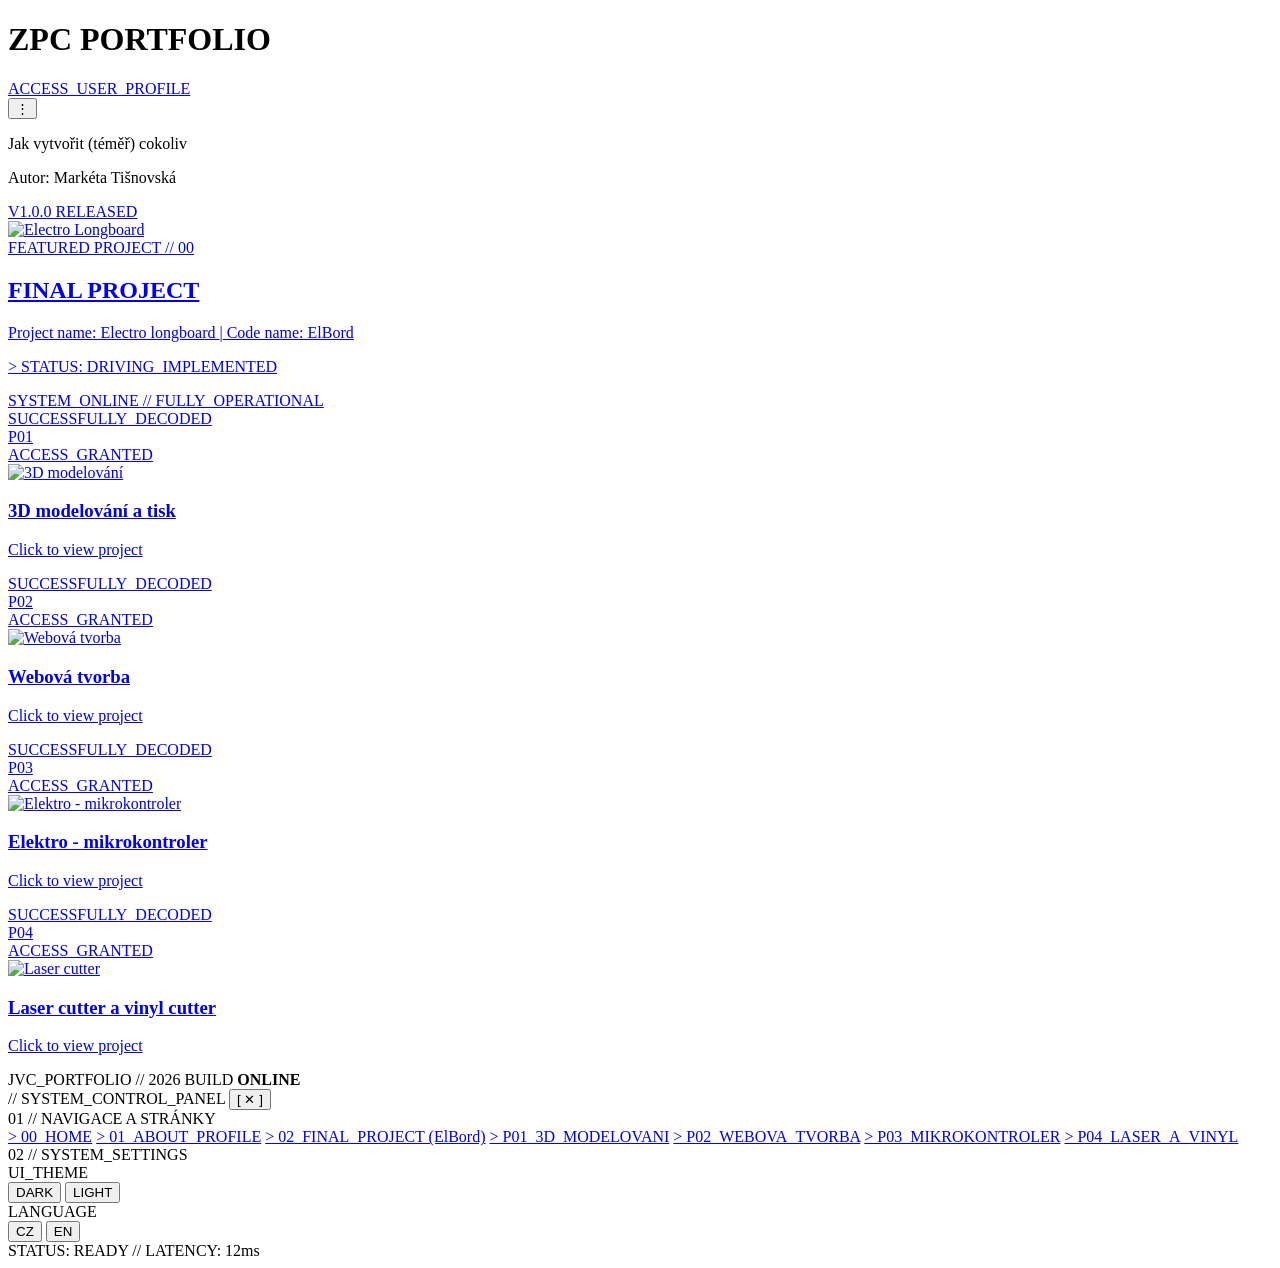
==== index.html @ 55c57b0a "Add files via upload" ====
<!DOCTYPE html>
<html lang="cs">

<head>
    <meta charset="UTF-8">
    <meta name="viewport" content="width=device-width, initial-scale=1.0">
    <meta name="description" content="JVC Portfolio — Jak vytvořit (téměř) cokoliv">
    <title>ZPC | Portfolio</title>

    <link rel="stylesheet" href="ZPC-web3.css">
    <link
        href="https://fonts.googleapis.com/css2?family=JetBrains+Mono:wght@300;500;800&family=Orbitron:wght@400;700&display=swap"
        rel="stylesheet">
</head>

<body>
    <div class="grid-bg"></div>

    <main class="container" id="home">
        <header>
            <div class="header-main-flex">
                <!-- Levá část s nadpisem -->
                <div class="header-left">
                    <h1>ZPC <span class="thin">PORTFOLIO</span></h1>
                </div>

                <!-- Pravá část s tlačítkem stejné výšky a tečkami -->
                <div class="header-right">
                    <div class="identity-row">
                        <a href="about.html" class="identity-btn">
                            <span class="glitch-mini" data-text="ACCESS_USER_PROFILE">
                                ACCESS_USER_PROFILE
                            </span>
                            <div class="scanner-line"></div>
                        </a>

                        <button class="menu-trigger-btn" id="menu-trigger" aria-label="Otevřít systémové menu">
                            <span class="dots-icon">⋮</span>
                        </button>
                    </div>
                </div>
            </div>

            <!-- Podtitul a autor přímo pod hlavní lištou -->
            <div class="header-info">
                <p class="subtitle">Jak vytvořit (téměř) cokoliv</p>
                <p class="subtitle author">Autor: <span id="author-name">Markéta Tišnovská</span></p>
            </div>
        </header>

        <section class="final-project-zone">
            <a href="final-project.html" class="card final-card">
                <div class="final-badge">V1.0.0 RELEASED</div>
                <img class="image" src="electrolongboard.svg" alt="Electro Longboard">
                <div class="final-content">
                    <div class="text-wrap">
                        <div class="eyebrow">FEATURED PROJECT // 00</div>
                        <h2>FINAL PROJECT</h2>
                        <p>Project name: Electro longboard <span class="divider">|</span> Code name: ElBord</p>
                        <p class="dim">&gt; STATUS: DRIVING_IMPLEMENTED</p>
                    </div>
                    <div class="system-status">
                        <span class="pulse-icon"></span>
                        SYSTEM_ONLINE // FULLY_OPERATIONAL
                    </div>
                </div>
                <div class="progress-track">
                    <div class="progress-fill"></div>
                </div>
            </a>
        </section>

        <section id="project-grid" class="grid" aria-label="Mini projekty">
            <a href="projekt.html" class="card active">
                <div class="card_decoding">SUCCESSFULLY_DECODED</div>
                <div class="project-label">P01</div>
                <div class="status-tag">ACCESS_GRANTED</div>
                <img class="image_grid" src="3d_tisk.svg" alt="3D modelování">
                <h3>3D modelování a tisk</h3>
                <p>Click to view project</p>
            </a>

            <a href="project02.html" class="card active">
                <div class="card_decoding">SUCCESSFULLY_DECODED</div>
                <div class="project-label">P02</div>
                <div class="status-tag">ACCESS_GRANTED</div>
                <img class="image_grid" src="3d_tisk.svg" alt="Webová tvorba">
                <h3>Webová tvorba</h3>
                <p>Click to view project</p>
            </a>

            <a href="project03.html" class="card active">
                <div class="card_decoding">SUCCESSFULLY_DECODED</div>
                <div class="project-label">P03</div>
                <div class="status-tag">ACCESS_GRANTED</div>
                <img class="image_grid" src="3d_tisk.svg" alt="Elektro - mikrokontroler">
                <h3>Elektro - mikrokontroler</h3>
                <p>Click to view project</p>
            </a>

            <a href="projectk04.html" class="card active">
                <div class="card_decoding">SUCCESSFULLY_DECODED</div>
                <div class="project-label">P04</div>
                <div class="status-tag">ACCESS_GRANTED</div>
                <img class="image_grid" src="3d_tisk.svg" alt="Laser cutter">
                <h3>Laser cutter a vinyl cutter</h3>
                <p>Click to view project</p>
            </a>
        </section>

        <footer>
            <span>JVC_PORTFOLIO // 2026</span>
            <span>BUILD <b>ONLINE</b></span>
        </footer>
    </main>

    <!-- ========================================== -->
    <!-- HUD SYSTEM DRAWER (ROZBALOVACÍ PANEL) -->
    <!-- ========================================== -->
    <div class="drawer-backdrop" id="drawer-backdrop"></div>
    <aside class="system-drawer" id="system-drawer" aria-label="Systémové ovládání">
        <div class="drawer-header">
            <span class="drawer-title">// SYSTEM_CONTROL_PANEL</span>
            <button class="close-drawer-btn" id="close-drawer" aria-label="Zavřít menu">[ ✕ ]</button>
        </div>

        <div class="drawer-body">
            <!-- Navigace na všechny stránky -->
            <div class="drawer-section">
                <div class="section-label">01 // NAVIGACE A STRÁNKY</div>
                <nav class="drawer-nav">
                    <a href="index.html" class="nav-item active">&gt; 00_HOME</a>
                    <a href="about.html" class="nav-item">&gt; 01_ABOUT_PROFILE</a>
                    <a href="final-project.html" class="nav-item">&gt; 02_FINAL_PROJECT (ElBord)</a>
                    <a href="projekt.html" class="nav-item">&gt; P01_3D_MODELOVANI</a>
                    <a href="project02.html" class="nav-item">&gt; P02_WEBOVA_TVORBA</a>
                    <a href="project03.html" class="nav-item">&gt; P03_MIKROKONTROLER</a>
                    <a href="projectk04.html" class="nav-item">&gt; P04_LASER_A_VINYL</a>
                </nav>
            </div>

            <!-- Nastavení systému: Téma a Jazyk -->
            <div class="drawer-section">
                <div class="section-label">02 // SYSTEM_SETTINGS</div>

                <div class="setting-row">
                    <span class="setting-title">UI_THEME</span>
                    <div class="toggle-group" id="theme-toggle" role="group" aria-label="Přepínač tématu">
                        <button class="toggle-btn active" data-theme="dark">DARK</button>
                        <button class="toggle-btn" data-theme="light">LIGHT</button>
                    </div>
                </div>

                <div class="setting-row">
                    <span class="setting-title">LANGUAGE</span>
                    <div class="toggle-group" id="lang-toggle" role="group" aria-label="Přepínač jazyka">
                        <button class="toggle-btn active" data-lang="cs">CZ</button>
                        <button class="toggle-btn" data-lang="en">EN</button>
                    </div>
                </div>
            </div>
        </div>

        <div class="drawer-footer">
            STATUS: READY // LATENCY: 12ms
        </div>
    </aside>

    <script src="script.js"></script>
</body>

</html>
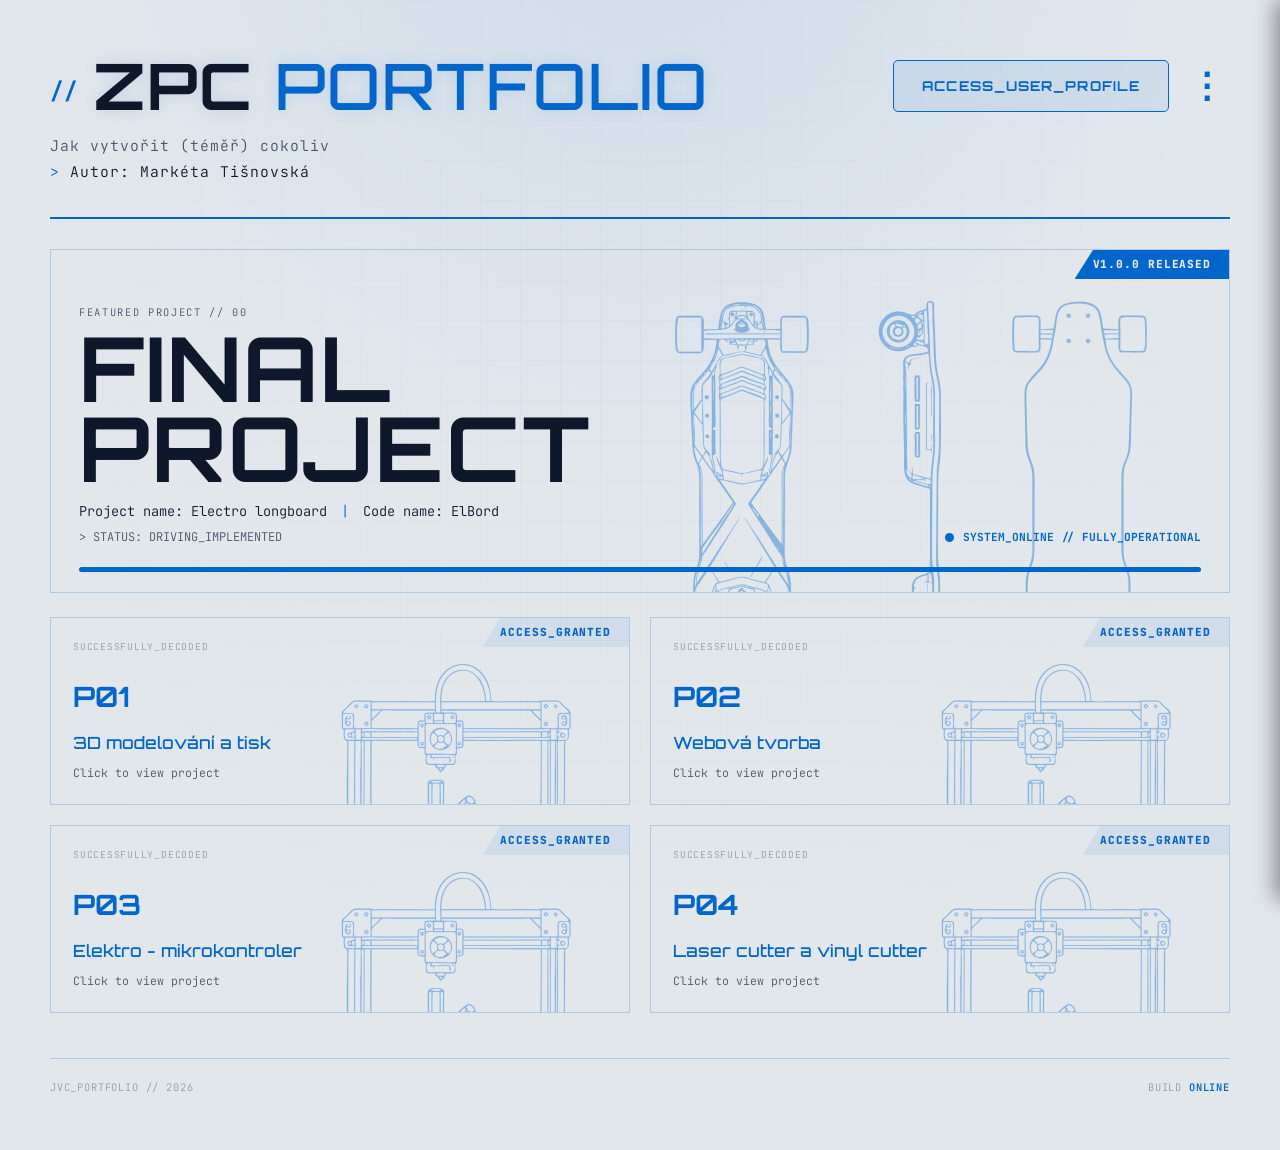
==== commit fb8a7709: "Update index.html" ====
--- a/index.html
+++ b/index.html
@@ -71,7 +71,7 @@
         </section>
 
         <section id="project-grid" class="grid" aria-label="Mini projekty">
-            <a href="projekt.html" class="card active">
+            <a href="projekt1.html" class="card active">
                 <div class="card_decoding">SUCCESSFULLY_DECODED</div>
                 <div class="project-label">P01</div>
                 <div class="status-tag">ACCESS_GRANTED</div>
@@ -169,4 +169,4 @@
     <script src="script.js"></script>
 </body>
 
-</html>+</html>
--- a/ZPC-web3.css
+++ b/ZPC-web3.css
@@ -0,0 +1,726 @@
+/* =========================================================
+   ZPC PORTFOLIO - MERGED CYBERPUNK STYLESHEET
+   ========================================================= */
+
+/* #region 01 - SYSTEM VARIABLES & RESETS */
+:root {
+    --bg: #080503;
+    --bg-soft: #0e0805;
+    --panel: rgba(15, 9, 5, 0.86);
+    --panel-hover: rgba(20, 11, 6, 0.96);
+    --text: #eeece8;
+    --text-dim: #a8988a;
+    --text-faint: #776556;
+    --accent: #ff6e00;
+    --accent-2: #ff6e00;
+    --accent-soft: rgba(255, 110, 0, 0.12);
+    --accent-line: rgba(255, 110, 0, 0.35);
+    --border: rgba(255, 110, 0, 0.25);
+    --border-strong: #ff6e00;
+    --shadow-glow: 0 0 18px rgba(255, 110, 0, 0.2);
+    --card-shadow: inset 0 0 35px rgba(0, 0, 0, 0.28);
+    --mono: "JetBrains Mono", monospace;
+    --display: "Orbitron", sans-serif;
+}
+
+/* LIGHT THEME OVERRIDES (Ice Blueprint Clean) */
+body.light-theme {
+    --bg: #e2e7ec;
+    --bg-soft: #d4dbe2;
+    --panel: rgba(235, 240, 245, 0.88);
+    --panel-hover: rgba(245, 248, 251, 0.316);
+    
+    --text: #0f172a;
+    --text-dim: #475569;
+    --text-faint: #8f9ea8;
+    
+    --accent: #0066cc;
+    --accent-2: #0066cc;
+    --accent-soft: rgba(0, 102, 204, 0.08);
+    --accent-line: rgba(0, 102, 204, 0.25);
+    --border: rgba(0, 102, 204, 0.22);
+    --border-strong: #0066cc;
+    --shadow-glow: 0 0 15px rgba(0, 102, 204, 0.15);
+    --card-shadow: none;
+}
+
+* {
+    margin: 0;
+    padding: 0;
+    box-sizing: border-box;
+}
+
+html {
+    scroll-behavior: smooth;
+}
+
+body {
+    min-height: 100vh;
+    overflow-x: hidden;
+    color: var(--text);
+    background:
+        radial-gradient(circle at 50% -10%, var(--accent-soft), transparent 38rem),
+        var(--bg);
+    font-family: var(--mono);
+    font-weight: 300;
+    line-height: 1.55;
+    transition: background-color 0.15s ease, color 0.15s ease;
+}
+
+a {
+    color: inherit;
+    text-decoration: none;
+    -webkit-tap-highlight-color: transparent;
+}
+
+button {
+    -webkit-tap-highlight-color: transparent;
+}
+
+/* #endregion */
+
+/* #region 02 - BACKGROUNDS & GLOBAL EFFECTS */
+.grid-bg {
+    position: fixed;
+    inset: 0;
+    z-index: -1;
+    pointer-events: none;
+    opacity: 0.25;
+    background-image:
+        linear-gradient(var(--border) 1px, transparent 1px),
+        linear-gradient(90deg, var(--border) 1px, transparent 1px);
+    background-size: 40px 40px;
+    mask-image: radial-gradient(circle at 50% 50%, black, transparent 90%);
+}
+
+body.light-theme .grid-bg {
+    opacity: 0.15;
+}
+
+.container {
+    width: min(1180px, calc(100% - 40px));
+    margin: 0 auto;
+    padding: 32px 0 55px;
+}
+
+/* #endregion */
+
+/* #region 03 - HEADER & LAYOUT */
+header {
+    position: relative;
+    padding: 22px 0 30px;
+    border-bottom: 2px solid var(--border-strong);
+}
+
+.header-main-flex {
+    display: flex;
+    align-items: center; /* Perfektní vertikální zarovnání nadpisu a tlačítka na střed */
+    justify-content: space-between;
+    gap: 35px;
+}
+
+.header-left h1 {
+    margin: 0;
+    color: var(--text);
+    font-family: var(--display);
+    font-size: clamp(2rem, 5vw, 4.2rem);
+    line-height: 1;
+    letter-spacing: 0.02em;
+    text-transform: uppercase;
+    text-shadow: var(--shadow-glow);
+}
+
+.header-left h1::before {
+    content: "// ";
+    color: var(--accent);
+    font-family: var(--mono);
+    font-size: 0.35em;
+    vertical-align: middle;
+}
+
+.thin {
+    color: var(--accent);
+    font-weight: 500;
+}
+
+.header-info {
+    margin-top: 17px;
+}
+
+.subtitle {
+    margin: 3px 0;
+    color: var(--text-dim);
+    font-size: 0.92rem;
+    letter-spacing: 1px;
+}
+
+.author {
+    color: var(--text);
+}
+
+.author::before {
+    content: "> ";
+    color: var(--accent);
+}
+
+.header-right {
+    display: flex;
+    align-items: center;
+}
+
+/* #endregion */
+
+/* #region 04 - BUTTONS & SCANNER ANIMATION */
+
+.identity-row {
+    display: flex;
+    align-items: center;
+    gap: 16px;
+}
+
+/* Tlačítko roztažené přesně na výšku hlavního nadpisu h1 */
+.identity-btn {
+    position: relative;
+    display: flex;
+    align-items: center;
+    justify-content: center;
+    min-width: 260px;
+    height: clamp(2rem, 5vw, 3.2rem);
+    padding: 0 28px;
+    overflow: hidden;
+    border: 1px solid var(--accent);
+    color: var(--accent);
+    background: var(--accent-soft);
+    font-family: var(--display);
+    font-size: 0.85rem;
+    font-weight: 700;
+    letter-spacing: 0.08em;
+    text-align: center;
+    border-radius: 5px;
+    transition: background-color 0.15s ease, color 0.15s ease, box-shadow 0.15s ease;
+}
+
+.identity-btn:hover {
+    color: var(--bg);
+    background: var(--accent);
+    box-shadow: var(--shadow-glow);
+}
+
+.scanner-line {
+    position: absolute;
+    top: 0;
+    left: -100%;
+    width: 50%;
+    height: 100%;
+    background: linear-gradient(90deg, transparent, var(--accent-line), transparent);
+    animation: scan 2.8s infinite linear;
+}
+
+@keyframes scan {
+    0% { left: -100%; }
+    100% { left: 150%; }
+}
+
+/* Tlačítko se třemi tečkami zarovnané vedle */
+.menu-trigger-btn {
+    background: transparent !important;
+    border: none !important;
+    outline: none !important;
+    box-shadow: none !important;
+    padding: 0 4px;
+    margin: 0;
+    height: clamp(2.2rem, 5vw, 4.2rem);
+    display: flex;
+    align-items: center;
+    justify-content: center;
+    cursor: pointer;
+}
+
+.menu-trigger-btn .dots-icon {
+    color: var(--accent);
+    font-size: 2.2rem;
+    font-weight: 800;
+    letter-spacing: 2px;
+    line-height: 1;
+    transition: color 0.15s ease, text-shadow 0.15s ease;
+}
+
+.menu-trigger-btn:hover .dots-icon,
+.menu-trigger-btn.active .dots-icon {
+    color: var(--text);
+}
+
+/* #endregion */
+
+/* #region 05 - CARDS */
+.card {
+    position: relative;
+    display: block;
+    overflow: hidden;
+    border: 1px solid var(--border);
+    box-shadow: var(--card-shadow);
+    transition: transform 0.15s ease, border-color 0.15s ease, background-color 0.15s ease;
+}
+
+.card::before {
+    content: "";
+    position: absolute;
+    inset: 0;
+    pointer-events: none;
+    border: 1px solid transparent;
+    transition: border-color 150ms ease;
+}
+
+.card:hover {
+    transform: translateY(-2px);
+    border-color: var(--border-strong);
+    background: var(--panel-hover);
+    box-shadow: var(--shadow-glow);
+}
+
+.card:hover::before {
+    border-color: var(--accent-line);
+}
+
+/* #endregion */
+
+/* #region 06 - FINAL PROJECT CARD */
+.final-project-zone {
+    margin: 30px 0 24px;
+}
+
+.final-card {
+    padding: 26px 28px 20px;
+}
+
+.final-badge {
+    position: absolute;
+    top: 0;
+    right: 0;
+    background: var(--accent);
+    color: var(--bg);
+    padding: 6px 18px;
+    font-weight: 900;
+    font-size: 0.7rem;
+    letter-spacing: 0.08em;
+    clip-path: polygon(12% 0, 100% 0, 100% 100%, 0 100%);
+}
+
+.image {
+    position: absolute;
+    top: 15%;
+    right: 7%;
+    width: 40%;
+    opacity: 0.4;
+}
+
+.image_grid {
+    position: absolute;
+    top: 25%;
+    right: 10%;
+    width: 40%;
+    opacity: 0.4;
+}
+
+.final-content {
+    display: flex;
+    align-items: flex-end;
+    justify-content: space-between;
+    gap: 30px;
+    padding: 28px 0 20px;
+}
+
+.eyebrow {
+    margin-bottom: 8px;
+    color: var(--text-dim);
+    font-size: 0.65rem;
+    letter-spacing: 0.16em;
+}
+
+.final-content h2 {
+    margin: 0;
+    color: var(--text);
+    font-family: var(--display);
+    font-size: clamp(2.2rem, 7vw, 5.7rem);
+    line-height: 0.9;
+    letter-spacing: 0.02em;
+}
+
+.final-project-title-highlight {
+    color: var(--accent);
+}
+
+.final-content p {
+    margin: 12px 0 0;
+    color: var(--text);
+    font-size: 0.85rem;
+}
+
+.final-content .dim {
+    margin-top: 6px;
+    color: var(--text-dim);
+    font-size: 0.75rem;
+}
+
+.divider {
+    color: var(--accent);
+    padding: 0 6px;
+}
+
+.system-status {
+    flex: 0 0 auto;
+    display: flex;
+    align-items: center;
+    gap: 9px;
+    color: var(--accent);
+    font-size: 0.7rem;
+    font-weight: bold;
+}
+
+.pulse-icon {
+    width: 9px;
+    height: 9px;
+    border-radius: 50%;
+    background: var(--accent);
+    animation: pulse 1.5s infinite;
+}
+
+@keyframes pulse {
+    0% {
+        box-shadow: 0 0 0 0 var(--accent);
+        transform: scale(0.95);
+    }
+    70% {
+        box-shadow: 0 0 0 10px rgba(0, 0, 0, 0);
+        transform: scale(1);
+    }
+    100% {
+        box-shadow: 0 0 0 0 rgba(0, 0, 0, 0);
+        transform: scale(0.95);
+    }
+}
+
+.progress-track {
+    height: 5px;
+    overflow: hidden;
+    background: var(--accent-soft);
+    border-radius: 3px;
+}
+
+.progress-fill {
+    width: 100%;
+    height: 100%;
+    background: var(--accent);
+    box-shadow: var(--shadow-glow);
+}
+
+/* #endregion */
+
+/* #region 07 - PROJECT GRID */
+.grid {
+    display: grid;
+    grid-template-columns: repeat(2, 1fr);
+    gap: 20px;
+}
+
+.grid .card {
+    min-height: 180px;
+    padding: 22px;
+}
+
+.card_decoding {
+    color: var(--text-faint);
+    font-size: 0.6rem;
+    letter-spacing: 0.08em;
+}
+
+.project-label {
+    margin-top: 20px;
+    color: var(--accent);
+    font-family: var(--display);
+    font-size: 1.75rem;
+    font-weight: 700;
+}
+
+.status-tag {
+    position: absolute;
+    top: 0;
+    right: 0;
+    color: var(--bg);
+    padding: 6px 18px;
+    font-weight: 900;
+    font-size: 0.7rem;
+    letter-spacing: 0.08em;
+    clip-path: polygon(12% 0, 100% 0, 100% 100%, 0 100%);
+}
+
+.card.active .status-tag {
+    border-color: var(--accent);
+    color: var(--accent);
+    background: var(--accent-soft);
+}
+
+.grid h3 {
+    margin: 12px 0 0;
+    color: var(--text);
+    font-family: var(--display);
+    font-size: 1.05rem;
+    font-weight: 500;
+}
+
+body.light-theme .grid h3 {
+    color: var(--accent);
+}
+
+.grid p {
+    margin: 8px 0 0;
+    color: var(--text-dim);
+    font-size: 0.72rem;
+}
+
+/* #endregion */
+
+/* #region 08 - FOOTER */
+footer {
+    display: flex;
+    justify-content: space-between;
+    gap: 20px;
+    margin-top: 45px;
+    padding-top: 20px;
+    border-top: 1px solid var(--border);
+    color: var(--text-faint);
+    font-size: 0.65rem;
+    letter-spacing: 0.08em;
+}
+
+footer b {
+    color: var(--accent);
+    font-weight: 600;
+}
+
+/* #endregion */
+
+/* #region 09 - RESPONSIVITY */
+@media (max-width: 850px) {
+    .header-main-flex {
+        align-items: flex-start;
+        flex-direction: column;
+        gap: 20px;
+    }
+
+    .header-right {
+        width: 100%;
+    }
+
+    .identity-row {
+        width: 100%;
+        justify-content: space-between;
+    }
+
+    .identity-btn {
+        flex: 1;
+        min-width: auto;
+        height: 50px;
+    }
+
+    .menu-trigger-btn {
+        height: 50px;
+    }
+
+    .final-content {
+        align-items: flex-start;
+        flex-direction: column;
+    }
+}
+
+@media (max-width: 768px) {
+    .container {
+        width: min(100% - 24px, 1180px);
+        padding-top: 18px;
+    }
+
+    .grid {
+        grid-template-columns: 1fr;
+    }
+
+    .final-card {
+        padding: 20px;
+    }
+
+    .final-content h2 {
+        font-size: clamp(2rem, 12vw, 3.5rem);
+    }
+
+    footer {
+        flex-direction: column;
+    }
+}
+/* #endregion */
+
+/* #region 10 - OPTIMALIZOVANÝ SYSTEM DRAWER & MENU */
+
+.toggle-group {
+    display: inline-flex;
+    border: 1px solid var(--border);
+    border-radius: 3px;
+    padding: 2px;
+    background: var(--accent-soft);
+}
+
+.toggle-btn {
+    padding: 4px 10px;
+    background: transparent;
+    border: none;
+    color: var(--text-dim);
+    font-family: var(--mono);
+    font-size: 0.68rem;
+    font-weight: 700;
+    cursor: pointer;
+    border-radius: 2px;
+    transition: background-color 0.15s ease, color 0.15s ease;
+}
+
+.toggle-btn:hover {
+    color: var(--text);
+}
+
+.toggle-btn.active {
+    background: var(--accent);
+    color: var(--bg);
+    box-shadow: var(--shadow-glow);
+}
+
+.drawer-backdrop {
+    position: fixed;
+    inset: 0;
+    z-index: 998;
+    background: rgba(0, 0, 0, 0.75);
+    opacity: 0;
+    pointer-events: none;
+    transition: opacity 0.2s ease;
+    will-change: opacity;
+}
+
+.drawer-backdrop.active {
+    opacity: 1;
+    pointer-events: auto;
+}
+
+.system-drawer {
+    position: fixed;
+    top: 0;
+    right: 0;
+    bottom: 0;
+    width: min(360px, 85vw);
+    z-index: 999;
+    background: var(--bg);
+    border-left: 2px solid var(--border-strong);
+    box-shadow: -5px 0 20px rgba(0, 0, 0, 0.4);
+    display: flex;
+    flex-direction: column;
+    transform: translate3d(100%, 0, 0);
+    transition: transform 0.25s cubic-bezier(0, 0, 0.2, 1);
+    will-change: transform;
+}
+
+.system-drawer.open {
+    transform: translate3d(0, 0, 0);
+}
+
+.drawer-header {
+    display: flex;
+    align-items: center;
+    justify-content: space-between;
+    padding: 18px 20px;
+    border-bottom: 1px solid var(--border);
+    background: var(--accent-soft);
+}
+
+.drawer-title {
+    color: var(--accent);
+    font-family: var(--display);
+    font-size: 0.8rem;
+    font-weight: 700;
+    letter-spacing: 0.08em;
+}
+
+.close-drawer-btn {
+    background: transparent;
+    border: none;
+    color: var(--text-dim);
+    font-family: var(--mono);
+    font-size: 0.85rem;
+    cursor: pointer;
+    padding: 4px;
+}
+
+.close-drawer-btn:hover {
+    color: var(--accent);
+}
+
+.drawer-body {
+    flex: 1;
+    overflow-y: auto;
+    padding: 20px;
+    display: flex;
+    flex-direction: column;
+    gap: 24px;
+}
+
+.section-label {
+    color: var(--text-faint);
+    font-size: 0.65rem;
+    font-weight: 700;
+    letter-spacing: 0.12em;
+    margin-bottom: 10px;
+}
+
+.drawer-nav {
+    display: flex;
+    flex-direction: column;
+    gap: 6px;
+}
+
+.nav-item {
+    padding: 10px 14px;
+    background: var(--panel);
+    border: 1px solid var(--border);
+    color: var(--text-dim);
+    font-size: 0.78rem;
+    border-radius: 2px;
+    transition: background-color 0.15s ease, border-color 0.15s ease, color 0.15s ease;
+}
+
+.nav-item:hover,
+.nav-item.active {
+    color: var(--accent);
+    border-color: var(--accent);
+    background: var(--accent-soft);
+}
+
+.setting-row {
+    display: flex;
+    align-items: center;
+    justify-content: space-between;
+    padding: 10px 14px;
+    background: var(--panel);
+    border: 1px solid var(--border);
+    border-radius: 2px;
+    margin-bottom: 8px;
+}
+
+.setting-title {
+    color: var(--text);
+    font-size: 0.75rem;
+    font-weight: 500;
+}
+
+.drawer-footer {
+    padding: 14px 20px;
+    border-top: 1px solid var(--border);
+    color: var(--text-faint);
+    font-size: 0.65rem;
+    letter-spacing: 0.08em;
+    text-align: center;
+}
+/* #endregion */
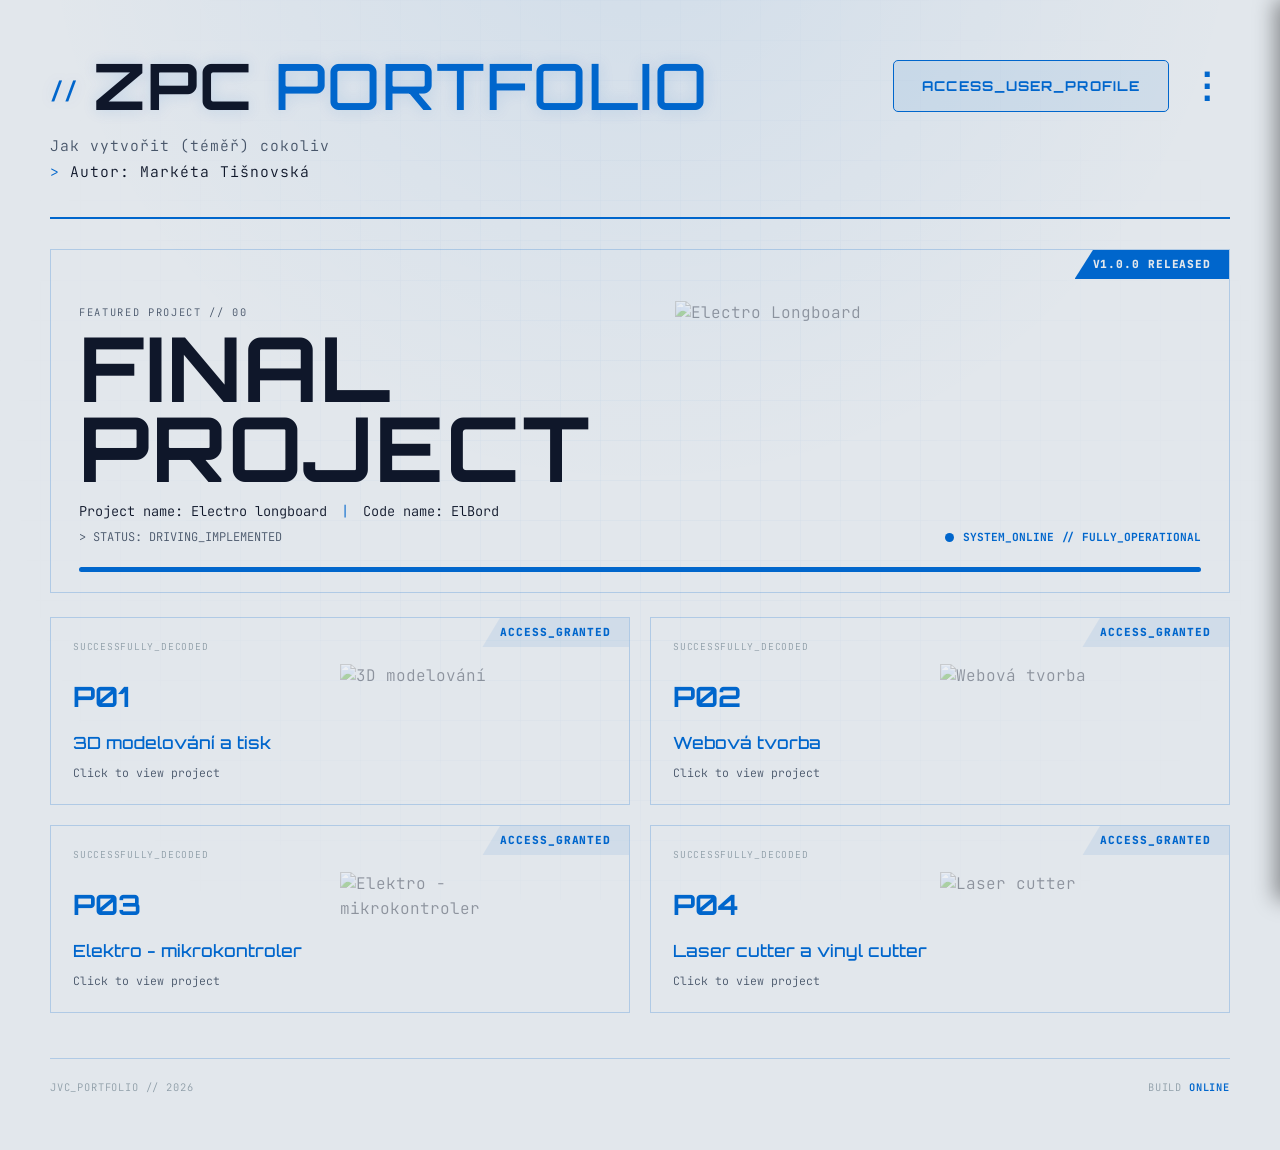
==== commit 48819221: "Add files via upload" ====
--- a/index.html
+++ b/index.html
@@ -51,7 +51,7 @@
         <section class="final-project-zone">
             <a href="final-project.html" class="card final-card">
                 <div class="final-badge">V1.0.0 RELEASED</div>
-                <img class="image" src="electrolongboard.svg" alt="Electro Longboard">
+                <img class="image" src="obrázky/electrolongboard.svg" alt="Electro Longboard">
                 <div class="final-content">
                     <div class="text-wrap">
                         <div class="eyebrow">FEATURED PROJECT // 00</div>
@@ -75,7 +75,7 @@
                 <div class="card_decoding">SUCCESSFULLY_DECODED</div>
                 <div class="project-label">P01</div>
                 <div class="status-tag">ACCESS_GRANTED</div>
-                <img class="image_grid" src="3d_tisk.svg" alt="3D modelování">
+                <img class="image_grid" src="obrázky/3d_tisk.svg" alt="3D modelování">
                 <h3>3D modelování a tisk</h3>
                 <p>Click to view project</p>
             </a>
@@ -84,7 +84,7 @@
                 <div class="card_decoding">SUCCESSFULLY_DECODED</div>
                 <div class="project-label">P02</div>
                 <div class="status-tag">ACCESS_GRANTED</div>
-                <img class="image_grid" src="3d_tisk.svg" alt="Webová tvorba">
+                <img class="image_grid" src="obrázky/3d_tisk.svg" alt="Webová tvorba">
                 <h3>Webová tvorba</h3>
                 <p>Click to view project</p>
             </a>
@@ -93,7 +93,7 @@
                 <div class="card_decoding">SUCCESSFULLY_DECODED</div>
                 <div class="project-label">P03</div>
                 <div class="status-tag">ACCESS_GRANTED</div>
-                <img class="image_grid" src="3d_tisk.svg" alt="Elektro - mikrokontroler">
+                <img class="image_grid" src="obrázky/3d_tisk.svg" alt="Elektro - mikrokontroler">
                 <h3>Elektro - mikrokontroler</h3>
                 <p>Click to view project</p>
             </a>
@@ -102,7 +102,7 @@
                 <div class="card_decoding">SUCCESSFULLY_DECODED</div>
                 <div class="project-label">P04</div>
                 <div class="status-tag">ACCESS_GRANTED</div>
-                <img class="image_grid" src="3d_tisk.svg" alt="Laser cutter">
+                <img class="image_grid" src="obrázky/3d_tisk.svg" alt="Laser cutter">
                 <h3>Laser cutter a vinyl cutter</h3>
                 <p>Click to view project</p>
             </a>
@@ -169,4 +169,4 @@
     <script src="script.js"></script>
 </body>
 
-</html>
+</html>
